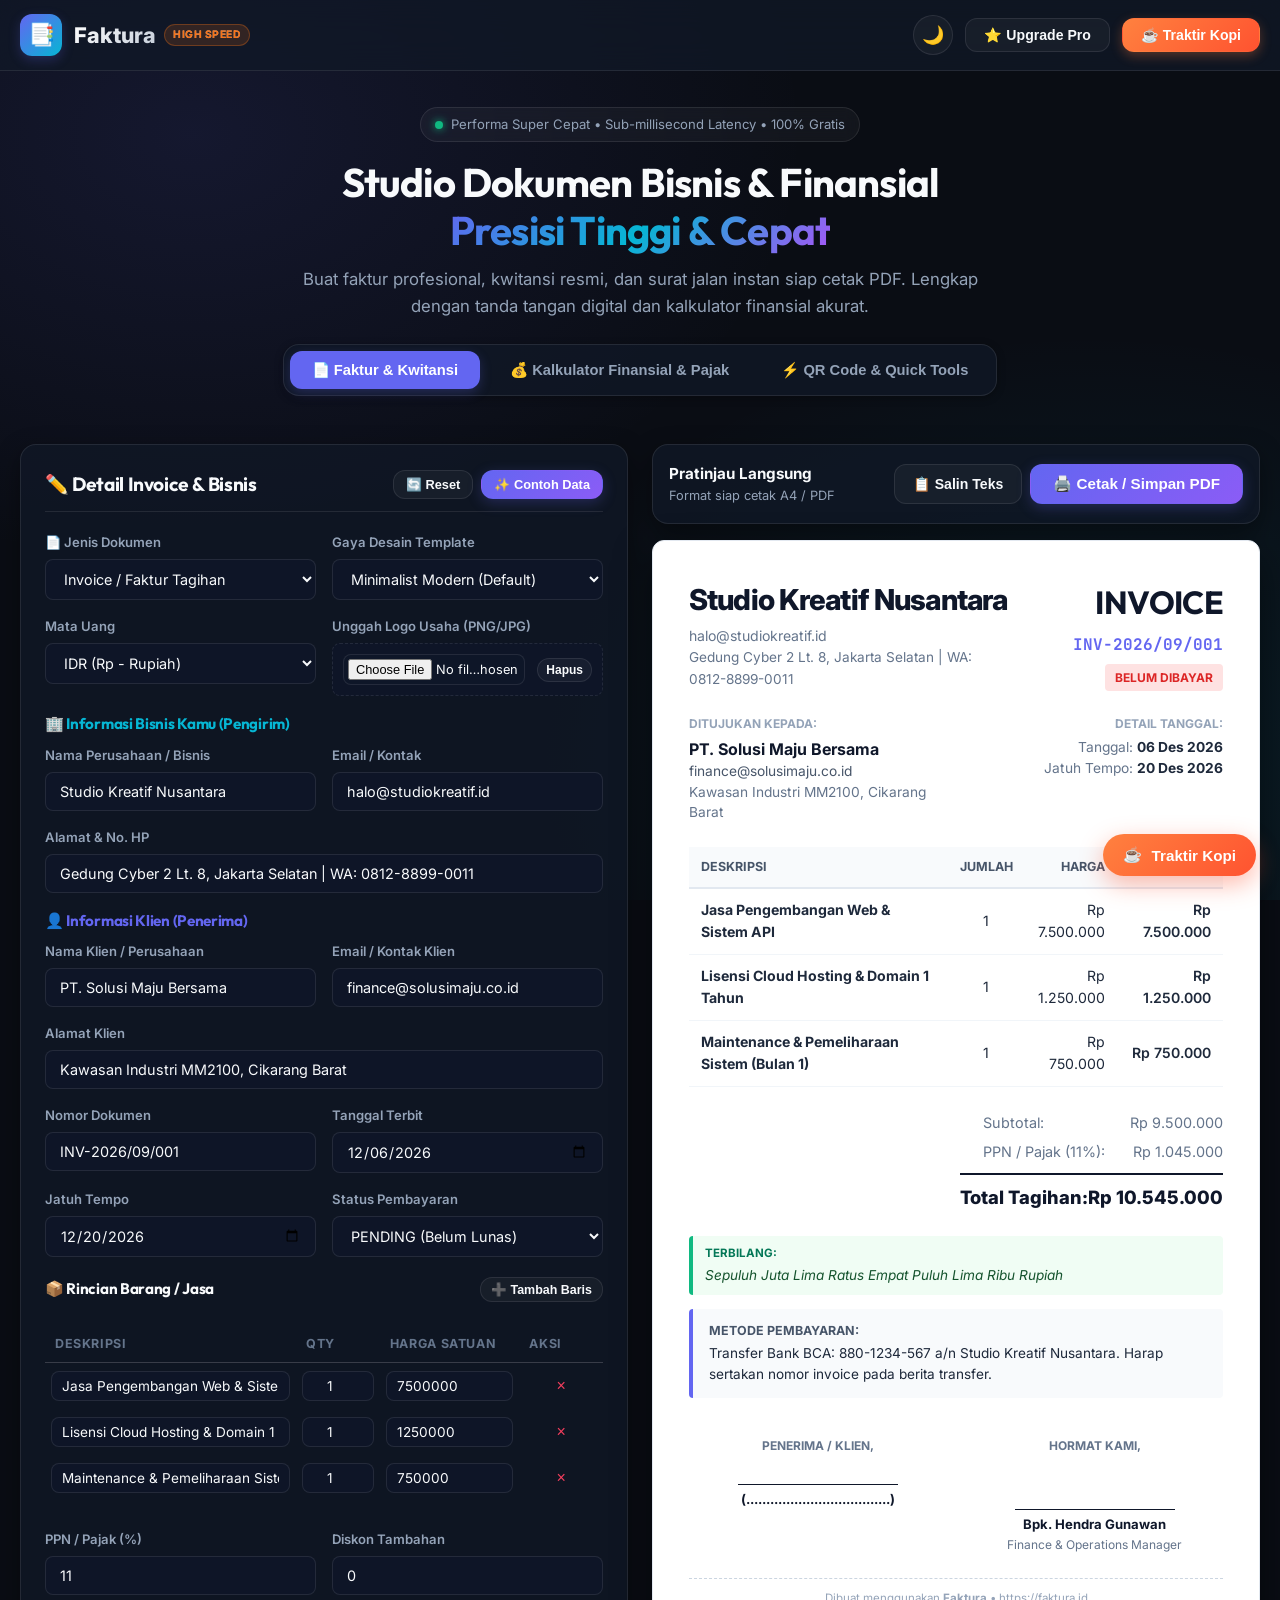
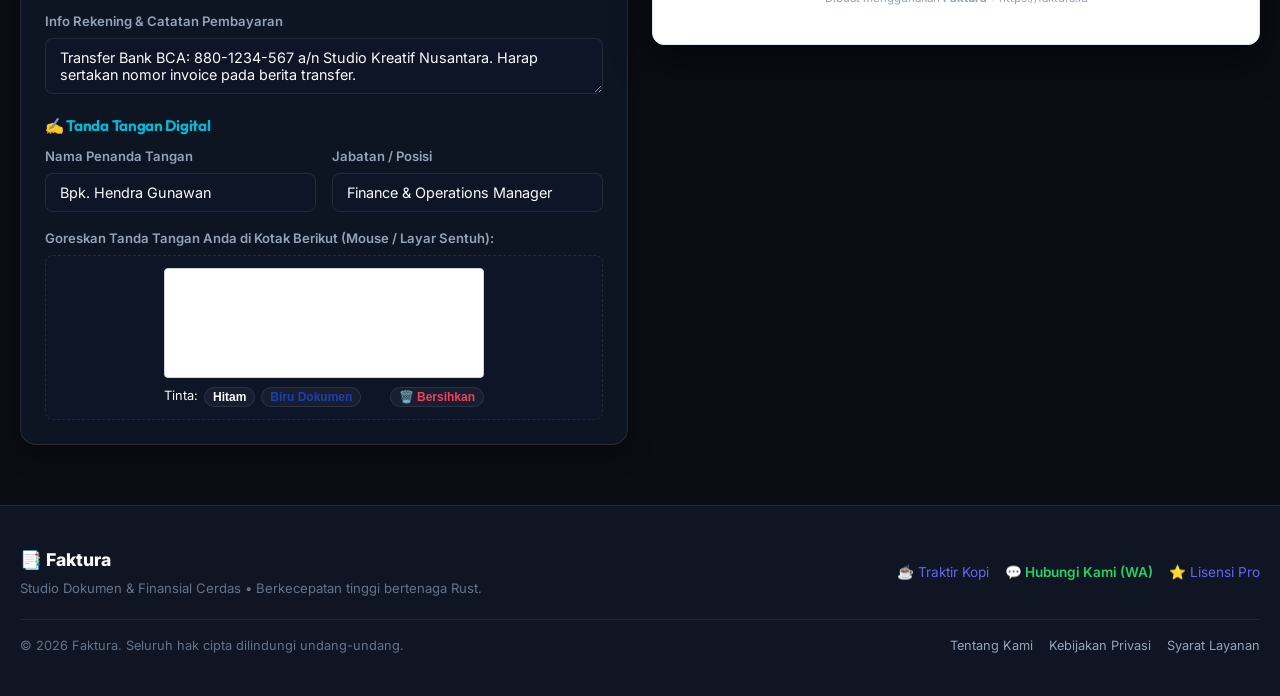
==== index.html @ f09389d7 "feat: inisialisasi aplikasi web Faktura" ====
<!DOCTYPE html>
<html lang="id">
<head>
  <meta charset="UTF-8">
  <meta http-equiv="refresh" content="0; url=static/">
  <script>window.location.replace("static/");</script>
  <title>Faktura - Studio Dokumen Bisnis & Finansial</title>
</head>
<body>
  <p>Mengarahkan ke Faktura... <a href="static/">Klik di sini</a> jika tidak otomatis beralih.</p>
</body>
</html>
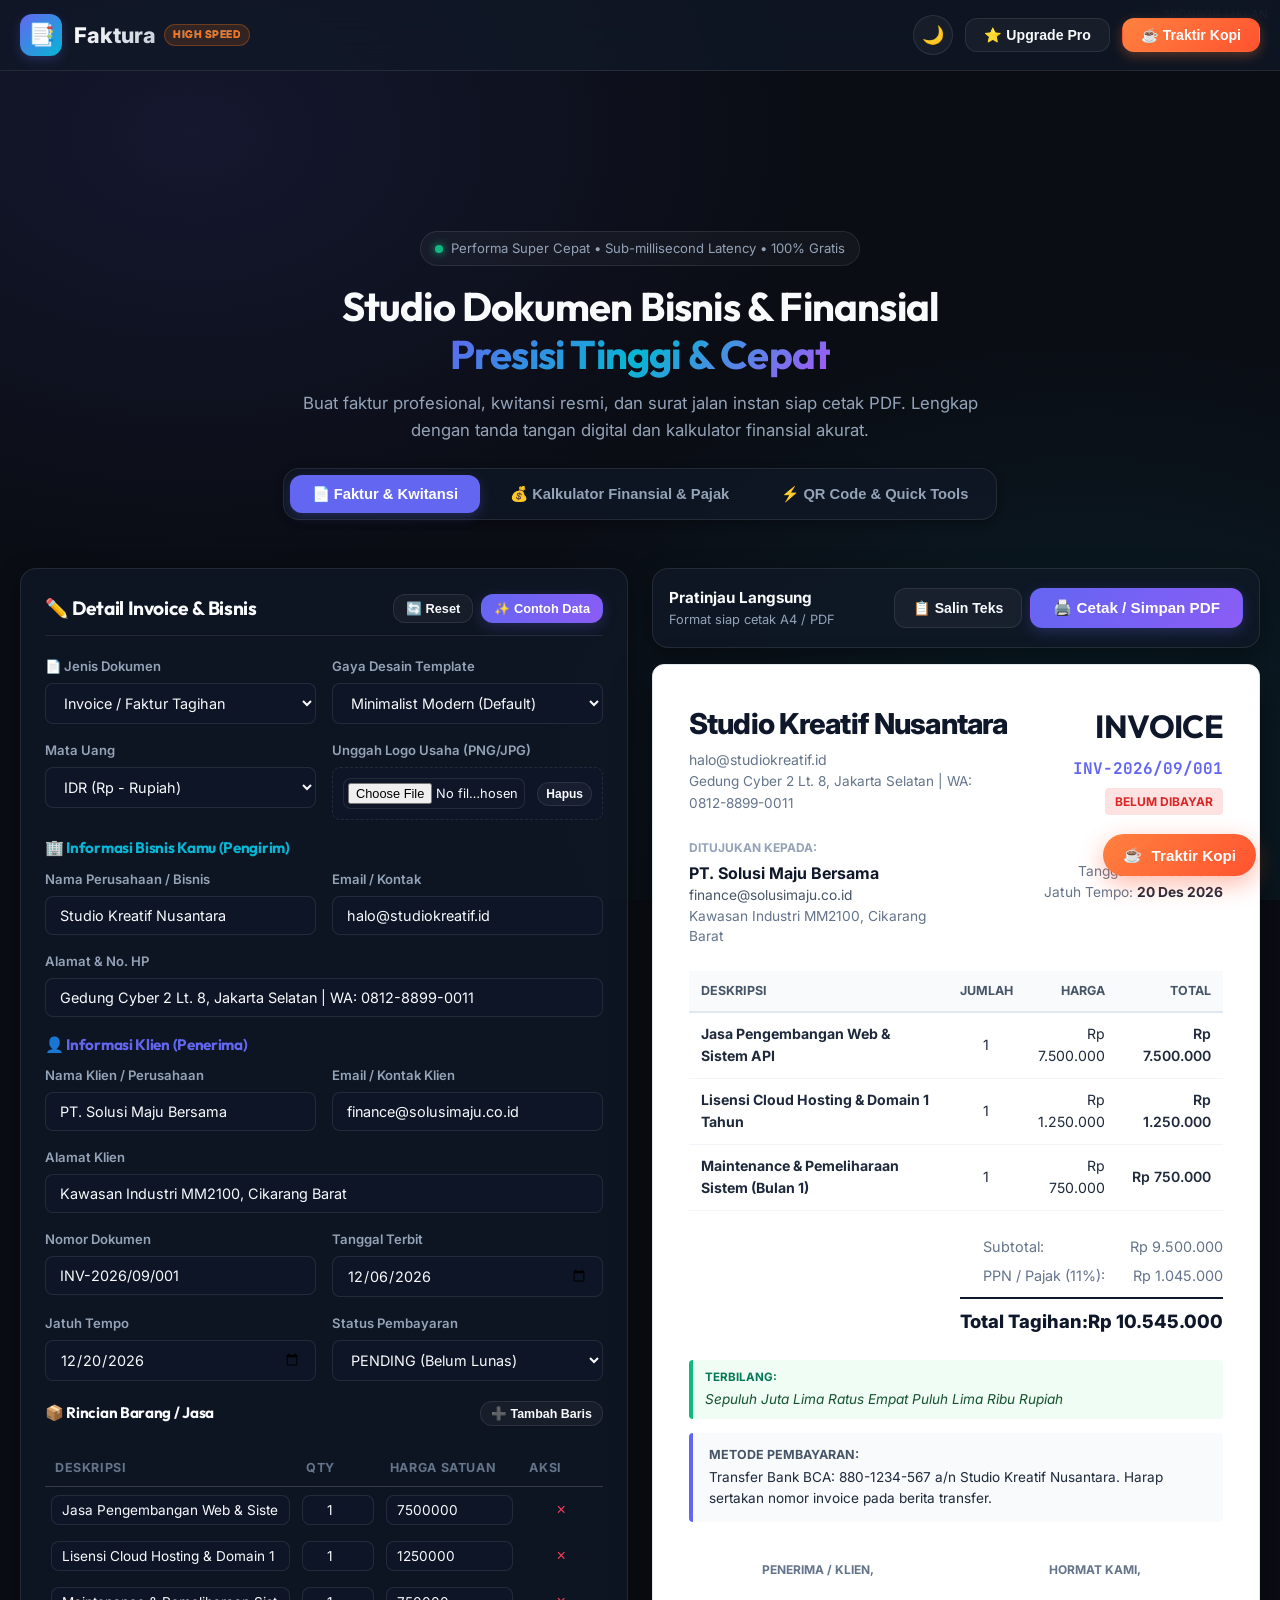
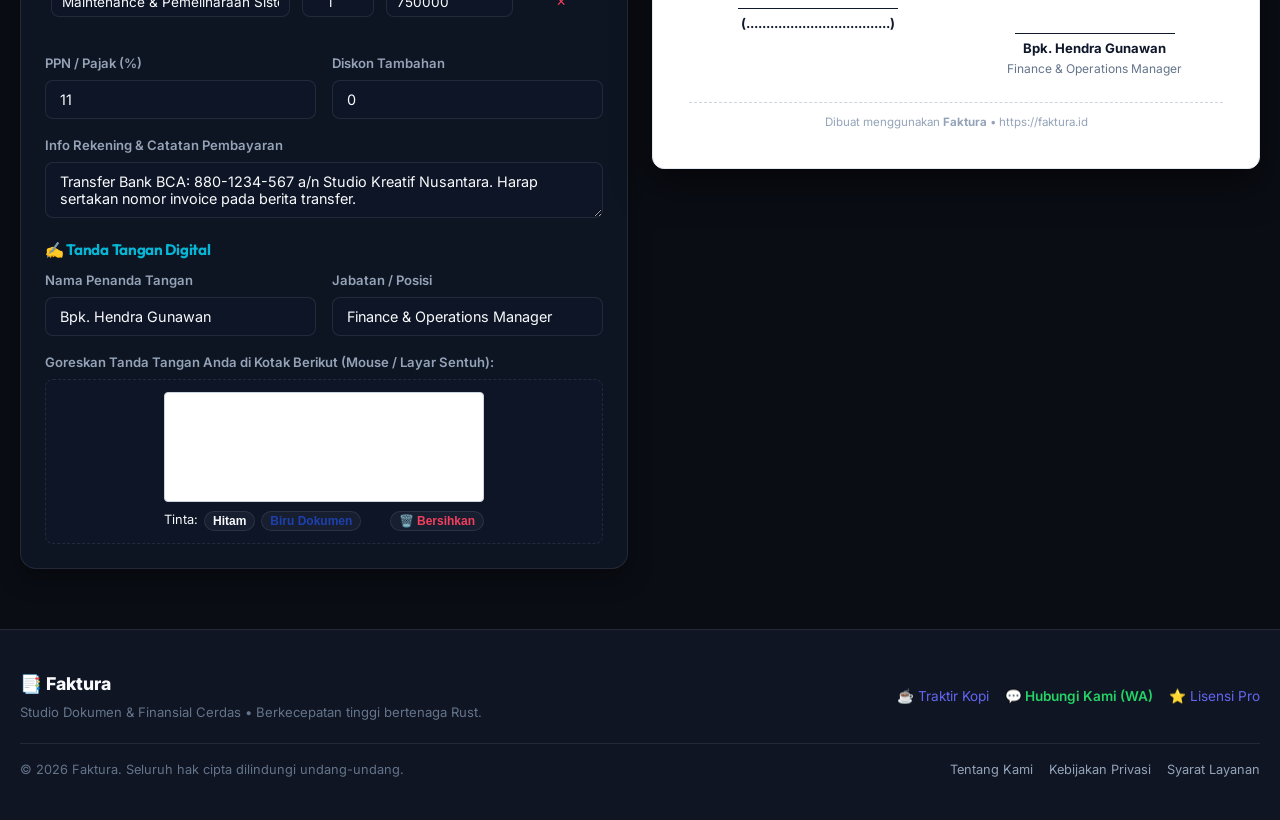
==== commit d284527e: "feat: pasang kode iklan Adsterra 728x90" ====
--- a/index.html
+++ b/index.html
@@ -1,12 +1,798 @@
 <!DOCTYPE html>
-<html lang="id">
+<html lang="id" data-theme="dark">
 <head>
   <meta charset="UTF-8">
-  <meta http-equiv="refresh" content="0; url=static/">
-  <script>window.location.replace("static/");</script>
-  <title>Faktura - Studio Dokumen Bisnis & Finansial</title>
+  <meta name="viewport" content="width=device-width, initial-scale=1.0">
+  <title>Faktura - Studio Faktur, Kwitansi & Finansial Cerdas</title>
+  <meta name="description" content="Faktura: Studio dokumen bisnis & finansial cerdas. Buat faktur profesional, kwitansi tanda terima, dan surat jalan instan cetak PDF dengan tanda tangan digital dan kalkulator finansial.">
+  <meta name="keywords" content="faktura, invoice generator gratis, kwitansi online, tanda terima pdf, kalkulator kpr, kalkulator pajak umkm, surat jalan">
+  <meta name="author" content="Faktura">
+
+  <!-- OpenGraph Meta -->
+  <meta property="og:title" content="Faktura - Studio Dokumen Bisnis & Finansial Cerdas">
+  <meta property="og:description" content="Buat faktur profesional, kwitansi resmi, dan surat jalan siap cetak PDF dengan kecepatan kilat.">
+  <meta property="og:type" content="website">
+  <meta property="og:url" content="https://faktura.id">
+
+  <!-- Google Fonts -->
+  <link rel="preconnect" href="https://fonts.googleapis.com">
+  <link rel="preconnect" href="https://fonts.gstatic.com" crossorigin>
+  <link href="https://fonts.googleapis.com/css2?family=Inter:wght@400;500;600;700&family=Outfit:wght@600;700;800&family=JetBrains+Mono:wght@400;500&display=swap" rel="stylesheet">
+
+  <!-- Main Stylesheet -->
+  <link rel="stylesheet" href="css/style.css">
+
+  <!-- Schema.org JSON-LD for Google Rich Results -->
+  <script type="application/ld+json">
+  {
+    "@context": "https://schema.org",
+    "@type": "SoftwareApplication",
+    "name": "Faktura",
+    "operatingSystem": "All",
+    "applicationCategory": "BusinessApplication",
+    "description": "Studio faktur, kwitansi online resmi, surat jalan, simulasi KPR, dan kalkulator pajak.",
+    "offers": {
+      "@type": "Offer",
+      "price": "0",
+      "priceCurrency": "IDR"
+    }
+  }
+  </script>
 </head>
 <body>
-  <p>Mengarahkan ke Faktura... <a href="static/">Klik di sini</a> jika tidak otomatis beralih.</p>
+
+  <!-- Site Header -->
+  <header class="site-header">
+    <div class="container nav-wrapper">
+      <div class="brand" onclick="switchTab('invoice')">
+        <div class="brand-icon">📑</div>
+        <div>
+          <div class="brand-title">
+            Faktura
+            <span class="rust-badge">High Speed</span>
+            <span id="proStatusBadge" class="pro-badge" style="display: none;">PRO ACTIVE</span>
+          </div>
+        </div>
+      </div>
+
+      <div class="nav-actions">
+        <button id="themeToggleBtn" class="theme-toggle" title="Ganti Tema (Dark/Light)" aria-label="Toggle Theme">
+          🌙
+        </button>
+        <button class="btn btn-outline" onclick="openProModal()">
+          ⭐ Upgrade Pro
+        </button>
+        <button class="btn btn-coffee" onclick="openDonateModal()">
+          ☕ Traktir Kopi
+        </button>
+      </div>
+    </div>
+  </header>
+
+  <!-- Main Content Container -->
+  <main class="container">
+
+    <!-- Sponsored / Adsterra Leaderboard Banner (728x90) -->
+    <div id="adsterraBanner" class="ad-slot-wrapper" style="display: flex; flex-direction: column; align-items: center; justify-content: center; margin: 20px auto 14px auto; max-width: 100%; overflow: hidden;">
+      <span class="ad-label" style="font-size: 0.7rem; text-transform: uppercase; letter-spacing: 0.05em; color: var(--text-muted); margin-bottom: 6px;">Sponsor / Iklan</span>
+      <div style="min-height: 90px; max-width: 100%; overflow-x: auto; display: flex; justify-content: center;">
+        <script>
+          atOptions = {
+            'key' : '3e5ff7630d088536c5e77ccf88f19622',
+            'format' : 'iframe',
+            'height' : 90,
+            'width' : 728,
+            'params' : {}
+          };
+        </script>
+        <script src="https://www.highrevenueformat.com/3e5ff7630d088536c5e77ccf88f19622/invoke.js"></script>
+      </div>
+    </div>
+
+    <!-- Hero Section -->
+    <section class="hero-section">
+      <div class="hero-pill">
+        <span class="hero-pill-dot"></span>
+        <span>Performa Super Cepat • Sub-millisecond Latency • 100% Gratis</span>
+      </div>
+      <h1 class="hero-title">
+        Studio Dokumen Bisnis & Finansial <br>
+        <span class="gradient-text">Presisi Tinggi & Cepat</span>
+      </h1>
+      <p class="hero-subtitle">
+        Buat faktur profesional, kwitansi resmi, dan surat jalan instan siap cetak PDF. Lengkap dengan tanda tangan digital dan kalkulator finansial akurat.
+      </p>
+
+      <!-- Navigation Tabs -->
+      <nav class="tabs-nav" role="tablist">
+        <button class="tab-btn active" onclick="switchTab('invoice')" id="tabBtn-invoice">
+          📄 Faktur & Kwitansi
+        </button>
+        <button class="tab-btn" onclick="switchTab('calculator')" id="tabBtn-calculator">
+          💰 Kalkulator Finansial & Pajak
+        </button>
+        <button class="tab-btn" onclick="switchTab('qrcode')" id="tabBtn-qrcode">
+          ⚡ QR Code & Quick Tools
+        </button>
+      </nav>
+    </section>
+
+    <!-- ==========================================
+         TAB 1: INVOICE & KWITANSI STUDIO
+         ========================================== -->
+    <section id="tab-invoice" class="tool-section active">
+      <div class="invoice-workspace">
+        
+        <!-- Left: Form Controls Panel -->
+        <div class="card invoice-form-panel">
+          <div class="card-header">
+            <h2 class="card-title">✏️ Detail Invoice & Bisnis</h2>
+            <div style="display: flex; gap: 8px;">
+              <button class="btn btn-outline" style="padding: 6px 12px; font-size: 0.8rem;" onclick="resetInvoiceData()">
+                🔄 Reset
+              </button>
+              <button class="btn btn-primary" style="padding: 6px 12px; font-size: 0.8rem;" onclick="loadSampleData()">
+                ✨ Contoh Data
+              </button>
+            </div>
+          </div>
+
+          <!-- Template & Branding Settings -->
+          <div class="form-grid">
+            <div class="form-group">
+              <label for="docTypeSelect">📄 Jenis Dokumen</label>
+              <select id="docTypeSelect" onchange="updateDocType()">
+                <option value="invoice">Invoice / Faktur Tagihan</option>
+                <option value="kwitansi">Kwitansi Tanda Terima Resmi</option>
+                <option value="suratjalan">Surat Jalan / Pengiriman Barang</option>
+              </select>
+            </div>
+            <div class="form-group">
+              <label for="invoiceTheme">Gaya Desain Template</label>
+              <select id="invoiceTheme" onchange="updateInvoiceTheme()">
+                <option value="theme-minimal">Minimalist Modern (Default)</option>
+                <option value="theme-executive">Executive Navy Blue</option>
+                <option value="theme-emerald">Emerald Green (Bisnis)</option>
+                <option value="theme-amber">Warm Amber Gold</option>
+              </select>
+            </div>
+          </div>
+
+          <div class="form-grid">
+            <div class="form-group">
+              <label for="currencySelect">Mata Uang</label>
+              <select id="currencySelect" onchange="renderInvoice()">
+                <option value="IDR">IDR (Rp - Rupiah)</option>
+                <option value="USD">USD ($ - Dollar)</option>
+                <option value="EUR">EUR (€ - Euro)</option>
+                <option value="SGD">SGD (S$ - Singapore Dollar)</option>
+                <option value="MYR">MYR (RM - Ringgit)</option>
+              </select>
+            </div>
+            <div class="form-group">
+              <label>Unggah Logo Usaha (PNG/JPG)</label>
+              <div class="logo-upload-box">
+                <input type="file" id="logoUploadInput" accept="image/*" onchange="handleLogoUpload(event)" style="font-size: 0.8rem; padding: 4px;">
+                <button type="button" class="btn btn-outline" style="padding: 4px 8px; font-size: 0.75rem;" onclick="removeLogo()">Hapus</button>
+              </div>
+            </div>
+          </div>
+
+          <!-- Business Info -->
+          <h3 style="font-size: 0.95rem; margin: 16px 0 8px; color: var(--accent-cyan);">🏢 Informasi Bisnis Kamu (Pengirim)</h3>
+          <div class="form-grid">
+            <div class="form-group">
+              <label for="senderName">Nama Perusahaan / Bisnis</label>
+              <input type="text" id="senderName" placeholder="PT. Sukses Digital Mandiri" value="Studio Kreatif Nusantara" oninput="renderInvoice()">
+            </div>
+            <div class="form-group">
+              <label for="senderEmail">Email / Kontak</label>
+              <input type="text" id="senderEmail" placeholder="billing@bisnis.com" value="halo@studiokreatif.id" oninput="renderInvoice()">
+            </div>
+          </div>
+          <div class="form-group" style="margin-bottom: 16px;">
+            <label for="senderAddress">Alamat & No. HP</label>
+            <input type="text" id="senderAddress" placeholder="Jl. Sudirman No. 45, Jakarta | 0812-3456-7890" value="Gedung Cyber 2 Lt. 8, Jakarta Selatan | WA: 0812-8899-0011" oninput="renderInvoice()">
+          </div>
+
+          <!-- Client Info -->
+          <h3 style="font-size: 0.95rem; margin: 16px 0 8px; color: var(--primary);">👤 Informasi Klien (Penerima)</h3>
+          <div class="form-grid">
+            <div class="form-group">
+              <label for="clientName">Nama Klien / Perusahaan</label>
+              <input type="text" id="clientName" placeholder="Bpk. Budi Santoso / PT. Mitra Abadi" value="PT. Solusi Maju Bersama" oninput="renderInvoice()">
+            </div>
+            <div class="form-group">
+              <label for="clientEmail">Email / Kontak Klien</label>
+              <input type="text" id="clientEmail" placeholder="klien@email.com" value="finance@solusimaju.co.id" oninput="renderInvoice()">
+            </div>
+          </div>
+          <div class="form-group" style="margin-bottom: 16px;">
+            <label for="clientAddress">Alamat Klien</label>
+            <input type="text" id="clientAddress" placeholder="Jl. Gatot Subroto No. 12, Bandung" value="Kawasan Industri MM2100, Cikarang Barat" oninput="renderInvoice()">
+          </div>
+
+          <!-- Metadata -->
+          <div class="form-grid">
+            <div class="form-group">
+              <label for="invoiceNumber">Nomor Dokumen</label>
+              <input type="text" id="invoiceNumber" value="INV-2026/09/001" oninput="renderInvoice()">
+            </div>
+            <div class="form-group">
+              <label for="invoiceDate">Tanggal Terbit</label>
+              <input type="date" id="invoiceDate" oninput="renderInvoice()">
+            </div>
+            <div class="form-group">
+              <label for="dueDate">Jatuh Tempo</label>
+              <input type="date" id="dueDate" oninput="renderInvoice()">
+            </div>
+            <div class="form-group">
+              <label for="invoiceStatus">Status Pembayaran</label>
+              <select id="invoiceStatus" onchange="renderInvoice()">
+                <option value="BELUM DIBAYAR">PENDING (Belum Lunas)</option>
+                <option value="LUNAS">PAID (Lunas)</option>
+                <option value="DRAFT">DRAFT</option>
+              </select>
+            </div>
+          </div>
+
+          <!-- Line Items Table -->
+          <h3 style="font-size: 0.95rem; margin: 20px 0 8px; color: var(--text-primary); display: flex; justify-content: space-between; align-items: center;">
+            <span id="itemsTableTitle">📦 Rincian Barang / Jasa</span>
+            <button class="btn btn-outline" style="padding: 4px 10px; font-size: 0.78rem;" onclick="addInvoiceItem()">
+              ➕ Tambah Baris
+            </button>
+          </h3>
+
+          <div style="overflow-x: auto;">
+            <table class="items-table" id="itemsInputTable">
+              <thead>
+                <tr>
+                  <th style="width: 45%;" id="thDescription">Deskripsi</th>
+                  <th style="width: 15%;" id="thQty">Qty</th>
+                  <th style="width: 25%;" id="thPrice">Harga Satuan</th>
+                  <th style="width: 15%;">Aksi</th>
+                </tr>
+              </thead>
+              <tbody id="itemsTableBody">
+                <!-- Injected via Javascript -->
+              </tbody>
+            </table>
+          </div>
+
+          <!-- Tax & Discount -->
+          <div class="form-grid" style="margin-top: 12px;">
+            <div class="form-group">
+              <label for="taxRate">PPN / Pajak (%)</label>
+              <input type="number" id="taxRate" value="11" min="0" max="100" step="0.5" oninput="renderInvoice()">
+            </div>
+            <div class="form-group">
+              <label for="discountAmount">Diskon Tambahan</label>
+              <input type="number" id="discountAmount" value="0" min="0" oninput="renderInvoice()">
+            </div>
+          </div>
+
+          <!-- Payment Notes -->
+          <div class="form-group" style="margin-top: 12px;">
+            <label for="paymentDetails">Info Rekening & Catatan Pembayaran</label>
+            <textarea id="paymentDetails" rows="2" placeholder="Transfer Bank Mandiri: 123-00-9876543-1 a/n Studio Kreatif" oninput="renderInvoice()">Transfer Bank BCA: 880-1234-567 a/n Studio Kreatif Nusantara. Harap sertakan nomor invoice pada berita transfer.</textarea>
+          </div>
+
+          <!-- Signature & Signer -->
+          <h3 style="font-size: 0.95rem; margin: 20px 0 8px; color: var(--accent-cyan);">✍️ Tanda Tangan Digital</h3>
+          <div class="form-grid">
+            <div class="form-group">
+              <label for="signerNameInput">Nama Penanda Tangan</label>
+              <input type="text" id="signerNameInput" placeholder="Bpk. Hendra Gunawan" value="Bpk. Hendra Gunawan" oninput="renderInvoice()">
+            </div>
+            <div class="form-group">
+              <label for="signerTitleInput">Jabatan / Posisi</label>
+              <input type="text" id="signerTitleInput" placeholder="Finance Manager" value="Finance & Operations Manager" oninput="renderInvoice()">
+            </div>
+          </div>
+          
+          <div class="form-group" style="margin-top: 6px;">
+            <label>Goreskan Tanda Tangan Anda di Kotak Berikut (Mouse / Layar Sentuh):</label>
+            <div class="sig-pad-wrapper">
+              <canvas id="signatureCanvas" width="320" height="110"></canvas>
+              <div class="sig-tools">
+                <div style="display: flex; gap: 6px; align-items: center; font-size: 0.8rem;">
+                  <span>Tinta:</span>
+                  <button type="button" class="btn btn-outline" style="padding: 2px 8px; font-size: 0.75rem;" onclick="setPenColor('#0f172a')">Hitam</button>
+                  <button type="button" class="btn btn-outline" style="padding: 2px 8px; font-size: 0.75rem; color: #1e40af;" onclick="setPenColor('#1e40af')">Biru Dokumen</button>
+                </div>
+                <button type="button" class="btn btn-outline" style="padding: 2px 8px; font-size: 0.75rem; color: var(--accent-rose);" onclick="clearSignature()">
+                  🗑️ Bersihkan
+                </button>
+              </div>
+            </div>
+          </div>
+        </div>
+
+        <!-- Right: Live A4 Sheet Preview & Export Bar -->
+        <div class="invoice-preview-container">
+          <!-- Action Buttons Bar -->
+          <div class="card invoice-actions-bar" style="margin-bottom: 16px; padding: 16px; display: flex; flex-wrap: wrap; gap: 10px; justify-content: space-between; align-items: center;">
+            <div>
+              <span style="font-weight: 700; font-size: 0.95rem;">Pratinjau Langsung</span>
+              <span style="font-size: 0.8rem; color: var(--text-secondary); display: block;">Format siap cetak A4 / PDF</span>
+            </div>
+            <div style="display: flex; gap: 8px;">
+              <button class="btn btn-outline" onclick="copyInvoiceSummary()" title="Salin rincian invoice ke clipboard">
+                📋 Salin Teks
+              </button>
+              <button class="btn btn-primary" onclick="window.print()" style="font-size: 0.95rem; padding: 10px 22px;">
+                🖨️ Cetak / Simpan PDF
+              </button>
+            </div>
+          </div>
+
+          <!-- A4 Paper View -->
+          <div id="invoiceSheet" class="invoice-paper theme-minimal">
+            <div>
+              <!-- Invoice Top Bar -->
+              <div class="invoice-header-row">
+                <div>
+                  <div id="p-logoBox" style="display: none; margin-bottom: 12px;">
+                    <img id="p-logoImg" src="" alt="Logo Usaha" style="max-height: 55px; max-width: 170px; object-fit: contain;">
+                  </div>
+                  <div id="p-senderName" class="preview-title">Studio Kreatif Nusantara</div>
+                  <div id="p-senderEmail" style="color: #64748b; font-size: 0.88rem; margin-top: 2px;">halo@studiokreatif.id</div>
+                  <div id="p-senderAddress" style="color: #64748b; font-size: 0.85rem; max-width: 320px;">Gedung Cyber 2 Lt. 8, Jakarta Selatan</div>
+                </div>
+                <div style="text-align: right;">
+                  <h2 id="p-docTitle" style="font-size: 2rem; color: #0f172a; margin: 0; text-transform: uppercase; letter-spacing: -0.02em;">INVOICE</h2>
+                  <div id="p-invoiceNumber" style="font-family: 'JetBrains Mono', monospace; font-weight: 700; color: #6366f1; margin-top: 4px;">INV-2026/09/001</div>
+                  <div id="p-statusBadge" style="display: inline-block; margin-top: 6px; padding: 4px 10px; border-radius: 4px; font-size: 0.75rem; font-weight: 700; background: #fee2e2; color: #dc2626;">BELUM DIBAYAR</div>
+                </div>
+              </div>
+
+              <!-- Client & Dates -->
+              <div class="invoice-parties-row">
+                <div>
+                  <div style="font-size: 0.75rem; text-transform: uppercase; font-weight: 700; color: #94a3b8; margin-bottom: 4px;" id="p-clientLabel">Ditujukan Kepada:</div>
+                  <div id="p-clientName" style="font-weight: 700; font-size: 1rem; color: #0f172a;">PT. Solusi Maju Bersama</div>
+                  <div id="p-clientEmail" style="color: #475569;">finance@solusimaju.co.id</div>
+                  <div id="p-clientAddress" style="color: #64748b;">Kawasan Industri MM2100, Cikarang Barat</div>
+                </div>
+                <div style="text-align: right;">
+                  <div style="font-size: 0.75rem; text-transform: uppercase; font-weight: 700; color: #94a3b8; margin-bottom: 4px;">Detail Tanggal:</div>
+                  <div><span style="color: #64748b;">Tanggal:</span> <strong id="p-invoiceDate">04 Sep 2026</strong></div>
+                  <div id="p-dueRow"><span style="color: #64748b;">Jatuh Tempo:</span> <strong id="p-dueDate">18 Sep 2026</strong></div>
+                </div>
+              </div>
+
+              <!-- Items Table -->
+              <table class="invoice-preview-table">
+                <thead>
+                  <tr>
+                    <th style="width: 50%;" id="p-thDesc">Deskripsi</th>
+                    <th style="width: 15%; text-align: center;" id="p-thQty">Jumlah</th>
+                    <th style="width: 15%; text-align: right;" id="p-thPrice">Harga</th>
+                    <th style="width: 20%; text-align: right;" id="p-thTotal">Total</th>
+                  </tr>
+                </thead>
+                <tbody id="p-itemsBody">
+                  <!-- Injected via Javascript -->
+                </tbody>
+              </table>
+
+              <!-- Totals Box -->
+              <div class="invoice-totals-box" id="p-totalsBox">
+                <div class="totals-row">
+                  <span>Subtotal:</span>
+                  <span id="p-subtotal">Rp 0</span>
+                </div>
+                <div class="totals-row" id="p-taxRow">
+                  <span>PPN / Pajak (<span id="p-taxRate">11</span>%):</span>
+                  <span id="p-taxAmount">Rp 0</span>
+                </div>
+                <div class="totals-row" id="p-discountRow" style="display: none;">
+                  <span>Diskon:</span>
+                  <span id="p-discountAmount" style="color: #dc2626;">-Rp 0</span>
+                </div>
+                <div class="totals-row grand-total">
+                  <span id="p-grandTotalLabel">Total Tagihan:</span>
+                  <span id="p-grandTotal">Rp 0</span>
+                </div>
+              </div>
+
+              <!-- Terbilang Banner -->
+              <div id="p-terbilangBox" class="terbilang-banner">
+                <span class="terbilang-label">Terbilang:</span>
+                <span id="p-terbilangText">Sepuluh Juta Lima Ratus Ribu Rupiah</span>
+              </div>
+
+              <!-- Payment Details -->
+              <div id="p-paymentBox" style="background: #f8fafc; border-left: 4px solid #6366f1; padding: 12px 16px; border-radius: 4px; margin-top: 14px;">
+                <div style="font-size: 0.78rem; font-weight: 700; text-transform: uppercase; color: #475569; margin-bottom: 2px;">Metode Pembayaran:</div>
+                <div id="p-paymentDetails" style="font-size: 0.85rem; color: #1e293b; white-space: pre-line;">Transfer Bank BCA: 880-1234-567 a/n Studio Kreatif Nusantara.</div>
+              </div>
+
+              <!-- Signatures Row -->
+              <div class="invoice-signatures-row">
+                <div class="sig-block">
+                  <div style="font-size: 0.75rem; text-transform: uppercase; font-weight: 700; color: #64748b; margin-bottom: 25px;" id="p-leftSigLabel">Penerima / Klien,</div>
+                  <div class="sig-line"></div>
+                  <div style="font-size: 0.82rem; font-weight: 700; color: #0f172a; margin-top: 4px;" id="p-leftSigName">(....................................)</div>
+                </div>
+                <div class="sig-block">
+                  <div style="font-size: 0.75rem; text-transform: uppercase; font-weight: 700; color: #64748b;" id="p-rightSigLabel">Hormat Kami,</div>
+                  <div id="p-sigContainer" style="min-height: 50px; display: flex; align-items: center; justify-content: center;">
+                    <img id="p-sigImg" class="sig-img-preview" src="" alt="Tanda Tangan" style="display: none;">
+                  </div>
+                  <div class="sig-line"></div>
+                  <div style="font-size: 0.82rem; font-weight: 700; color: #0f172a; margin-top: 4px;" id="p-signerName">Bpk. Hendra Gunawan</div>
+                  <div style="font-size: 0.75rem; color: #64748b;" id="p-signerTitle">Finance & Operations Manager</div>
+                </div>
+              </div>
+            </div>
+
+            <!-- Watermark / Footer -->
+            <div id="invoiceWatermark" class="watermark-tag" style="margin-top: 24px;">
+              Dibuat menggunakan <strong>Faktura</strong> • https://faktura.id
+            </div>
+          </div>
+        </div>
+      </div>
+    </section>
+
+    <!-- ==========================================
+         TAB 2: KALKULATOR FINANSIAL & PAJAK
+         ========================================== -->
+    <section id="tab-calculator" class="tool-section">
+      <div class="card" style="max-width: 900px; margin: 0 auto;">
+        
+        <!-- Calculator Subtabs -->
+        <div class="calc-subtabs">
+          <button class="calc-tab-btn active" onclick="switchCalcSubtab('kpr')" id="cbtn-kpr">
+            🏠 Simulasi KPR & Pinjaman
+          </button>
+          <button class="calc-tab-btn" onclick="switchCalcSubtab('pajak')" id="cbtn-pajak">
+            📊 Pajak UMKM & PPh
+          </button>
+          <button class="calc-tab-btn" onclick="switchCalcSubtab('margin')" id="cbtn-margin">
+            📈 Margin & Markup Bisnis
+          </button>
+        </div>
+
+        <!-- Subtab 1: KPR -->
+        <div id="csec-kpr" class="calc-content-panel">
+          <h2 style="font-size: 1.2rem; margin-bottom: 12px;">Simulasi Cicilan KPR & Kredit Bank</h2>
+          <div class="form-grid">
+            <div class="form-group">
+              <label for="kprLoan">Jumlah Pinjaman / Plafon KPR (Rp)</label>
+              <input type="number" id="kprLoan" value="500000000" step="5000000" oninput="calcKPR()">
+            </div>
+            <div class="form-group">
+              <label for="kprInterest">Suku Bunga Efektif per Tahun (%)</label>
+              <input type="number" id="kprInterest" value="7.5" step="0.1" oninput="calcKPR()">
+            </div>
+            <div class="form-group">
+              <label for="kprTenure">Jangka Waktu / Tenor (Tahun)</label>
+              <input type="number" id="kprTenure" value="15" min="1" max="30" oninput="calcKPR()">
+            </div>
+          </div>
+
+          <div class="calc-result-box">
+            <div style="font-size: 0.9rem; color: var(--text-secondary); text-transform: uppercase; letter-spacing: 0.05em;">Estimasi Angsuran Bulanan</div>
+            <div class="calc-result-value" id="kprMonthlyResult">Rp 4.635.000</div>
+            <div style="font-size: 0.85rem; color: var(--text-muted);">Cicilan tetap per bulan untuk pinjaman Anda</div>
+
+            <div class="calc-details-grid">
+              <div class="calc-detail-card">
+                <div style="font-size: 0.78rem; color: var(--text-muted);">Pokok Pinjaman</div>
+                <strong id="kprPrincipalTotal">Rp 500.000.000</strong>
+              </div>
+              <div class="calc-detail-card">
+                <div style="font-size: 0.78rem; color: var(--text-muted);">Total Bunga Selama Tenor</div>
+                <strong id="kprInterestTotal" style="color: var(--accent-amber);">Rp 334.300.000</strong>
+              </div>
+              <div class="calc-detail-card">
+                <div style="font-size: 0.78rem; color: var(--text-muted);">Total Pembayaran</div>
+                <strong id="kprGrandTotal" style="color: var(--accent-cyan);">Rp 834.300.000</strong>
+              </div>
+            </div>
+          </div>
+        </div>
+
+        <!-- Subtab 2: Pajak UMKM & PPh -->
+        <div id="csec-pajak" class="calc-content-panel" style="display: none;">
+          <h2 style="font-size: 1.2rem; margin-bottom: 12px;">Kalkulator Pajak UMKM (PP 23) & PPh</h2>
+          <div class="form-grid">
+            <div class="form-group">
+              <label for="taxRevenue">Total Omzet / Penghasilan Kotor per Tahun (Rp)</label>
+              <input type="number" id="taxRevenue" value="650000000" step="5000000" oninput="calcTax()">
+            </div>
+            <div class="form-group">
+              <label for="taxType">Kategori Wajib Pajak</label>
+              <select id="taxType" onchange="calcTax()">
+                <option value="umkm-op">UMKM Orang Pribadi (Bebas pajak omzet < 500 Juta)</option>
+                <option value="umkm-badan">UMKM Badan / PT / CV (PPh Final 0.5% tanpa batas)</option>
+              </select>
+            </div>
+          </div>
+
+          <div class="calc-result-box">
+            <div style="font-size: 0.9rem; color: var(--text-secondary); text-transform: uppercase; letter-spacing: 0.05em;">Estimasi Pajak Terutang (PPh Final 0.5%)</div>
+            <div class="calc-result-value" id="taxResultValue">Rp 750.000 / thn</div>
+            <div id="taxExplanation" style="font-size: 0.85rem; color: var(--text-muted); margin-top: 4px;">
+              Omzet terkena pajak: Rp 150.000.000 (setelah dikurangi batas Rp 500 juta)
+            </div>
+
+            <div class="calc-details-grid">
+              <div class="calc-detail-card">
+                <div style="font-size: 0.78rem; color: var(--text-muted);">Pajak Rata-rata per Bulan</div>
+                <strong id="taxMonthlyAvg" style="color: var(--accent-cyan);">Rp 62.500</strong>
+              </div>
+              <div class="calc-detail-card">
+                <div style="font-size: 0.78rem; color: var(--text-muted);">Batas Omzet Bebas Pajak</div>
+                <strong>Rp 500.000.000</strong>
+              </div>
+              <div class="calc-detail-card">
+                <div style="font-size: 0.78rem; color: var(--text-muted);">Tarif Efektif</div>
+                <strong id="taxEffectiveRate">0.11%</strong>
+              </div>
+            </div>
+          </div>
+        </div>
+
+        <!-- Subtab 3: Margin & Markup -->
+        <div id="csec-margin" class="calc-content-panel" style="display: none;">
+          <h2 style="font-size: 1.2rem; margin-bottom: 12px;">Kalkulator Margin & Markup Keuntungan Bisnis</h2>
+          <div class="form-grid">
+            <div class="form-group">
+              <label for="marginCost">Harga Modal / HPP Produk (Rp)</label>
+              <input type="number" id="marginCost" value="100000" step="5000" oninput="calcMargin()">
+            </div>
+            <div class="form-group">
+              <label for="marginTarget">Target Margin Keuntungan Kotor (%)</label>
+              <input type="number" id="marginTarget" value="30" min="1" max="99" step="1" oninput="calcMargin()">
+            </div>
+          </div>
+
+          <div class="calc-result-box">
+            <div style="font-size: 0.9rem; color: var(--text-secondary); text-transform: uppercase; letter-spacing: 0.05em;">Harga Jual yang Disarankan</div>
+            <div class="calc-result-value" id="marginSellingPrice">Rp 142.857</div>
+            <div style="font-size: 0.85rem; color: var(--text-muted);">Harga optimal untuk mengunci margin target Anda</div>
+
+            <div class="calc-details-grid">
+              <div class="calc-detail-card">
+                <div style="font-size: 0.78rem; color: var(--text-muted);">Keuntungan Bersih / Unit</div>
+                <strong id="marginProfit" style="color: var(--accent-emerald);">Rp 42.857</strong>
+              </div>
+              <div class="calc-detail-card">
+                <div style="font-size: 0.78rem; color: var(--text-muted);">Rasio Markup Harga</div>
+                <strong id="marginMarkupPercent">42.86%</strong>
+              </div>
+              <div class="calc-detail-card">
+                <div style="font-size: 0.78rem; color: var(--text-muted);">Modal Kembali (ROI)</div>
+                <strong id="marginRoi">142.86%</strong>
+              </div>
+            </div>
+          </div>
+        </div>
+
+      </div>
+    </section>
+
+    <!-- ==========================================
+         TAB 3: QR CODE & QUICK TOOLS STUDIO
+         ========================================== -->
+    <section id="tab-qrcode" class="tool-section">
+      <div style="display: grid; grid-template-columns: 1fr 1fr; gap: 24px;">
+        
+        <!-- Left: QR Code Studio -->
+        <div class="card">
+          <div class="card-header">
+            <h2 class="card-title">⚡ Generator QR Code Instan</h2>
+          </div>
+
+          <div class="form-group" style="margin-bottom: 14px;">
+            <label for="qrType">Tipe QR Code</label>
+            <select id="qrType" onchange="updateQRForm()">
+              <option value="url">Tautan Website / URL</option>
+              <option value="wa">WhatsApp Direct Chat</option>
+              <option value="wifi">WiFi Network Login</option>
+              <option value="text">Teks Bebas</option>
+            </select>
+          </div>
+
+          <div id="qrInputGroup" class="form-group" style="margin-bottom: 16px;">
+            <label id="qrInputLabel" for="qrInputText">Masukkan URL / Link</label>
+            <input type="text" id="qrInputText" value="https://omnitools.local" placeholder="https://..." oninput="generateQRCode()">
+          </div>
+
+          <!-- Color Customizer -->
+          <div class="form-grid" style="margin-bottom: 16px;">
+            <div class="form-group">
+              <label for="qrFgColor">Warna Kode</label>
+              <input type="color" id="qrFgColor" value="#000000" onchange="generateQRCode()" style="height: 42px; padding: 4px; cursor: pointer;">
+            </div>
+            <div class="form-group">
+              <label for="qrBgColor">Warna Background</label>
+              <input type="color" id="qrBgColor" value="#ffffff" onchange="generateQRCode()" style="height: 42px; padding: 4px; cursor: pointer;">
+            </div>
+          </div>
+
+          <!-- QR Output Display -->
+          <div style="display: flex; flex-direction: column; align-items: center; justify-content: center; background: var(--bg-input); padding: 24px; border-radius: var(--radius-md); border: 1px dashed var(--border-color);">
+            <div id="qrCanvasContainer" style="background: white; padding: 16px; border-radius: 8px; box-shadow: var(--shadow-sm); display: inline-block;">
+              <canvas id="qrCanvas" width="200" height="200"></canvas>
+            </div>
+            <button class="btn btn-primary" style="margin-top: 16px;" onclick="downloadQRCode()">
+              📥 Unduh Gambar QR Code (PNG)
+            </button>
+          </div>
+        </div>
+
+        <!-- Right: Text Tools & Hasher -->
+        <div class="card">
+          <div class="card-header">
+            <h2 class="card-title">🛠️ Quick Utilities & Security</h2>
+          </div>
+
+          <!-- Case Converter -->
+          <div class="form-group" style="margin-bottom: 16px;">
+            <label for="caseInputText">Text Case Converter</label>
+            <input type="text" id="caseInputText" placeholder="Ketik teks di sini..." value="omni tools pro super fast">
+            <div style="display: flex; flex-wrap: wrap; gap: 6px; margin-top: 8px;">
+              <button class="btn btn-outline" style="padding: 4px 10px; font-size: 0.78rem;" onclick="convertCase('upper')">UPPERCASE</button>
+              <button class="btn btn-outline" style="padding: 4px 10px; font-size: 0.78rem;" onclick="convertCase('lower')">lowercase</button>
+              <button class="btn btn-outline" style="padding: 4px 10px; font-size: 0.78rem;" onclick="convertCase('title')">Title Case</button>
+              <button class="btn btn-outline" style="padding: 4px 10px; font-size: 0.78rem;" onclick="convertCase('camel')">camelCase</button>
+              <button class="btn btn-outline" style="padding: 4px 10px; font-size: 0.78rem;" onclick="convertCase('kebab')">kebab-case</button>
+            </div>
+          </div>
+
+          <!-- Cryptographic Hasher -->
+          <div class="form-group" style="margin-bottom: 16px;">
+            <label for="hashInput">Hash Generator (MD5 & SHA-256)</label>
+            <input type="text" id="hashInput" placeholder="Masukkan teks untuk di-hash..." value="omnitools2026" oninput="generateHashes()">
+            <div style="margin-top: 8px; display: flex; flex-direction: column; gap: 6px;">
+              <div style="background: var(--bg-card); padding: 8px 12px; border-radius: var(--radius-sm); border: 1px solid var(--border-color); font-size: 0.8rem; font-family: 'JetBrains Mono', monospace; display: flex; justify-content: space-between; align-items: center;">
+                <span id="hashSha256" style="overflow: hidden; text-overflow: ellipsis; white-space: nowrap; max-width: 80%;">SHA256: ...</span>
+                <button class="btn btn-outline" style="padding: 2px 8px; font-size: 0.7rem;" onclick="copyText('hashSha256')">Salin</button>
+              </div>
+            </div>
+          </div>
+
+          <!-- Password Generator -->
+          <div class="form-group">
+            <label>Password Generator Aman</label>
+            <div style="display: flex; gap: 8px;">
+              <input type="text" id="generatedPassword" readonly style="font-family: 'JetBrains Mono', monospace; font-weight: 700; color: var(--accent-emerald);">
+              <button class="btn btn-primary" onclick="createSecurePassword()">🎲 Buat</button>
+            </div>
+          </div>
+
+        </div>
+
+      </div>
+    </section>
+
+    <!-- ==========================================
+         AFFILIATE RECOMMENDATION SHOWCASE (Hidden by default)
+         ========================================== -->
+    <section class="affiliate-section" id="affiliateSection" style="display: none;">
+      <div class="affiliate-header">
+        <h2 style="font-size: 1.5rem; margin-bottom: 6px;">🌟 Rekomendasi Solusi Bisnis & Website Terbaik</h2>
+        <p style="color: var(--text-secondary); font-size: 0.9rem;">
+          Tools pilihan yang kami gunakan untuk mendukung operasional bisnis dan aplikasi online dengan performa tinggi.
+        </p>
+      </div>
+
+      <div class="affiliate-grid" id="affiliateCardsContainer">
+        <!-- Injected dynamically from monetization.json -->
+      </div>
+    </section>
+
+  </main>
+
+  <!-- Site Footer -->
+  <footer class="site-footer" style="border-top: 1px solid var(--border-color); padding: 40px 0; margin-top: 60px; background: var(--bg-card);">
+    <div class="container" style="display: flex; flex-direction: column; gap: 20px;">
+      <div style="display: flex; flex-wrap: wrap; justify-content: space-between; gap: 20px; align-items: center;">
+        <div>
+          <div style="font-weight: 800; font-size: 1.1rem; color: var(--text-primary);">
+            📑 Faktura
+          </div>
+          <p style="font-size: 0.82rem; color: var(--text-muted); margin-top: 4px;">
+            Studio Dokumen & Finansial Cerdas • Berkecepatan tinggi bertenaga Rust.
+          </p>
+        </div>
+        <div style="display: flex; gap: 16px; font-size: 0.85rem; align-items: center;">
+          <a href="#" onclick="openDonateModal(); return false;">☕ Traktir Kopi</a>
+          <a id="footerWaBtn" href="https://wa.me/6288994047510?text=Halo%20Admin%20Faktura,%20saya%20tertarik%20untuk%20bekerja%20sama" target="_blank" rel="noopener noreferrer" style="color: #25d366; font-weight: 600;">💬 Hubungi Kami (WA)</a>
+          <a href="#" onclick="openProModal(); return false;">⭐ Lisensi Pro</a>
+        </div>
+      </div>
+
+      <!-- Legal Compliance Links for Google AdSense -->
+      <div style="border-top: 1px solid var(--border-color); padding-top: 16px; display: flex; flex-wrap: wrap; justify-content: space-between; gap: 12px; font-size: 0.8rem; color: var(--text-muted);">
+        <div>
+          © 2026 Faktura. Seluruh hak cipta dilindungi undang-undang.
+        </div>
+        <div style="display: flex; gap: 16px;">
+          <a href="about.html" style="color: var(--text-secondary);">Tentang Kami</a>
+          <a href="privacy.html" style="color: var(--text-secondary);">Kebijakan Privasi</a>
+          <a href="terms.html" style="color: var(--text-secondary);">Syarat Layanan</a>
+        </div>
+      </div>
+    </div>
+  </footer>
+
+  <!-- Floating Coffee Button -->
+  <button class="floating-coffee-btn" onclick="openDonateModal()" title="Dukung Pengembang">
+    ☕ <span>Traktir Kopi</span>
+  </button>
+
+  <!-- ==========================================
+       MODALS
+       ========================================== -->
+
+  <!-- Donate Modal -->
+  <div id="donateModal" class="modal-overlay">
+    <div class="modal-box">
+      <button class="modal-close" onclick="closeModal('donateModal')">&times;</button>
+      <h3 style="font-size: 1.3rem; margin-bottom: 8px;">☕ Dukung Pengembang</h3>
+      <p style="color: var(--text-secondary); font-size: 0.88rem; margin-bottom: 20px;">
+        Aplikasi ini 100% gratis dan tanpa biaya tersembunyi. Jika kamu merasa terbantu, kamu bisa mentraktir segelas kopi untuk mendukung biaya server.
+      </p>
+
+      <div style="display: flex; flex-direction: column; gap: 12px;">
+        <a id="donateSaweriaBtn" href="https://saweria.co/rezky8stream" target="_blank" class="btn btn-coffee" style="width: 100%; padding: 14px; font-size: 0.95rem;">
+          💛 Donasi via Saweria (QRIS / GoPay / OVO / Dana)
+        </a>
+        <a id="donateTrakteerBtn" href="https://trakteer.id/9dt8jhh95fifdycl33ah" target="_blank" class="btn btn-outline" style="width: 100%; padding: 14px; font-size: 0.95rem; border-color: #ef4444; color: #ef4444;">
+          ❤️ Dukung via Trakteer.id
+        </a>
+
+        <!-- WhatsApp Partnership Contact -->
+        <div style="border-top: 1px dashed var(--border-color); margin-top: 6px; padding-top: 14px;">
+          <div style="font-size: 0.78rem; font-weight: 700; color: var(--text-secondary); text-transform: uppercase; margin-bottom: 8px; letter-spacing: 0.05em; text-align: center;">
+            🤝 Hubungi untuk Kerja Sama & Bisnis:
+          </div>
+          <a id="donateWaBtn" href="https://wa.me/6288994047510?text=Halo%20Admin%20Faktura,%20saya%20tertarik%20untuk%20bekerja%20sama%20/%20pasang%20iklan" target="_blank" rel="noopener noreferrer" class="btn" style="width: 100%; padding: 12px; font-size: 0.92rem; background: #25d366; color: white; box-shadow: 0 4px 12px rgba(37, 211, 102, 0.3); font-weight: 700; border: none; display: flex; align-items: center; justify-content: center; gap: 8px;">
+            <span>💬</span> WhatsApp: 0889-9404-7510
+          </a>
+        </div>
+      </div>
+    </div>
+  </div>
+
+  <!-- Pro License Modal -->
+  <div id="proModal" class="modal-overlay">
+    <div class="modal-box">
+      <button class="modal-close" onclick="closeModal('proModal')">&times;</button>
+      <div style="text-align: center; margin-bottom: 16px;">
+        <span style="font-size: 40px;">👑</span>
+        <h3 style="font-size: 1.3rem; margin-top: 6px;">Upgrade ke Faktura Pro</h3>
+        <p style="color: var(--text-secondary); font-size: 0.86rem;">
+          Bebas watermark pada invoice & kwitansi, akses semua template premium, dan ekspor tanpa batasan.
+        </p>
+      </div>
+
+      <div class="form-group" style="margin-bottom: 16px;">
+        <label for="licenseKeyInput">Masukkan Kunci Lisensi Kamu:</label>
+        <input type="text" id="licenseKeyInput" placeholder="Contoh: FAKTURAPRO" style="text-transform: uppercase; font-family: 'JetBrains Mono', monospace; font-weight: 700; text-align: center; font-size: 1.1rem;">
+      </div>
+
+      <button class="btn btn-primary" style="width: 100%; padding: 12px;" onclick="activateLicenseKey()">
+        🚀 Verifikasi & Aktifkan Pro
+      </button>
+
+      <div style="margin-top: 14px; text-align: center; font-size: 0.8rem; color: var(--text-muted);">
+        Belum punya lisensi? <em>(Gunakan kode demo: <code>PRO2026</code> atau <code>FAKTURAPRO</code>)</em>
+      </div>
+    </div>
+  </div>
+
+  <!-- Scripts -->
+  <script src="js/monetization.js"></script>
+  <script src="js/invoice.js"></script>
+  <script src="js/calculators.js"></script>
+  <script src="js/qrcode.js"></script>
+  <script src="js/app.js"></script>
 </body>
 </html>
--- a/css/style.css
+++ b/css/style.css
@@ -0,0 +1,1076 @@
+/* =========================================================
+   OMNITOOLS PRO - DESIGN SYSTEM & STYLESHEET
+   Aesthetics: Modern Tech, Glassmorphism, Responsive, Dark/Light Mode
+   ========================================================= */
+
+:root {
+  --font-sans: 'Inter', -apple-system, BlinkMacSystemFont, 'Segoe UI', Roboto, Oxygen, Ubuntu, Cantarell, sans-serif;
+  --font-display: 'Outfit', var(--font-sans);
+
+  /* Color System - Dark Theme (Default) */
+  --bg-main: #0a0d14;
+  --bg-card: rgba(17, 24, 39, 0.75);
+  --bg-card-hover: rgba(31, 41, 55, 0.85);
+  --bg-input: rgba(15, 23, 42, 0.8);
+  --bg-glass: rgba(255, 255, 255, 0.04);
+  --border-color: rgba(255, 255, 255, 0.09);
+  --border-focus: #6366f1;
+
+  --text-primary: #f8fafc;
+  --text-secondary: #94a3b8;
+  --text-muted: #64748b;
+
+  --primary: #6366f1;
+  --primary-hover: #4f46e5;
+  --primary-glow: rgba(99, 102, 241, 0.25);
+
+  --accent-cyan: #06b6d4;
+  --accent-emerald: #10b981;
+  --accent-amber: #f59e0b;
+  --accent-rose: #f43f5e;
+
+  --shadow-sm: 0 2px 8px rgba(0, 0, 0, 0.3);
+  --shadow-md: 0 8px 24px rgba(0, 0, 0, 0.4);
+  --shadow-lg: 0 16px 36px rgba(0, 0, 0, 0.5);
+  --shadow-glow: 0 0 25px var(--primary-glow);
+
+  --radius-sm: 8px;
+  --radius-md: 12px;
+  --radius-lg: 16px;
+  --radius-xl: 24px;
+}
+
+[data-theme="light"] {
+  --bg-main: #f1f5f9;
+  --bg-card: rgba(255, 255, 255, 0.85);
+  --bg-card-hover: #ffffff;
+  --bg-input: #f8fafc;
+  --bg-glass: rgba(0, 0, 0, 0.02);
+  --border-color: rgba(0, 0, 0, 0.08);
+  --border-focus: #4f46e5;
+
+  --text-primary: #0f172a;
+  --text-secondary: #475569;
+  --text-muted: #94a3b8;
+
+  --shadow-sm: 0 2px 8px rgba(0, 0, 0, 0.06);
+  --shadow-md: 0 8px 20px rgba(0, 0, 0, 0.08);
+  --shadow-lg: 0 16px 32px rgba(0, 0, 0, 0.12);
+  --shadow-glow: 0 0 20px rgba(99, 102, 241, 0.15);
+}
+
+/* Reset & Base Styles */
+*, *::before, *::after {
+  box-sizing: border-box;
+  margin: 0;
+  padding: 0;
+}
+
+body {
+  font-family: var(--font-sans);
+  background-color: var(--bg-main);
+  color: var(--text-primary);
+  min-height: 100vh;
+  line-height: 1.6;
+  overflow-x: hidden;
+  position: relative;
+  background-image: 
+    radial-gradient(at 15% 15%, rgba(99, 102, 241, 0.12) 0px, transparent 40%),
+    radial-gradient(at 85% 85%, rgba(6, 182, 212, 0.1) 0px, transparent 40%);
+  background-attachment: fixed;
+  transition: background-color 0.3s ease, color 0.3s ease;
+}
+
+/* Typography */
+h1, h2, h3, h4, .brand-text {
+  font-family: var(--font-display);
+  font-weight: 700;
+  letter-spacing: -0.02em;
+  color: var(--text-primary);
+}
+
+a {
+  color: var(--primary);
+  text-decoration: none;
+  transition: color 0.2s ease;
+}
+
+a:hover {
+  color: var(--accent-cyan);
+}
+
+/* Container */
+.container {
+  max-width: 1280px;
+  margin: 0 auto;
+  padding: 0 20px;
+}
+
+/* =========================================================
+   HEADER & NAVBAR
+   ========================================================= */
+.site-header {
+  position: sticky;
+  top: 0;
+  z-index: 100;
+  backdrop-filter: blur(16px);
+  -webkit-backdrop-filter: blur(16px);
+  background: var(--bg-card);
+  border-bottom: 1px solid var(--border-color);
+  padding: 14px 0;
+  transition: all 0.3s ease;
+}
+
+.nav-wrapper {
+  display: flex;
+  align-items: center;
+  justify-content: space-between;
+  gap: 20px;
+}
+
+.brand {
+  display: flex;
+  align-items: center;
+  gap: 12px;
+  cursor: pointer;
+}
+
+.brand-icon {
+  width: 42px;
+  height: 42px;
+  border-radius: var(--radius-md);
+  background: linear-gradient(135deg, #6366f1, #06b6d4);
+  display: flex;
+  align-items: center;
+  justify-content: center;
+  color: white;
+  font-size: 22px;
+  box-shadow: 0 4px 12px var(--primary-glow);
+}
+
+.brand-title {
+  font-size: 1.35rem;
+  font-weight: 800;
+  background: linear-gradient(135deg, #ffffff, #94a3b8);
+  -webkit-background-clip: text;
+  -webkit-text-fill-color: transparent;
+  display: flex;
+  align-items: center;
+  gap: 8px;
+}
+
+[data-theme="light"] .brand-title {
+  background: linear-gradient(135deg, #0f172a, #475569);
+  -webkit-background-clip: text;
+  -webkit-text-fill-color: transparent;
+}
+
+.rust-badge {
+  font-size: 0.65rem;
+  font-weight: 700;
+  text-transform: uppercase;
+  background: rgba(249, 115, 22, 0.15);
+  color: #f97316;
+  border: 1px solid rgba(249, 115, 22, 0.3);
+  padding: 2px 8px;
+  border-radius: 20px;
+  letter-spacing: 0.05em;
+  -webkit-text-fill-color: #f97316;
+}
+
+.pro-badge {
+  font-size: 0.65rem;
+  font-weight: 700;
+  text-transform: uppercase;
+  background: linear-gradient(135deg, #f59e0b, #ef4444);
+  color: white;
+  padding: 2px 8px;
+  border-radius: 20px;
+  letter-spacing: 0.05em;
+  -webkit-text-fill-color: white;
+  box-shadow: 0 2px 6px rgba(245, 158, 11, 0.4);
+}
+
+/* Nav Actions */
+.nav-actions {
+  display: flex;
+  align-items: center;
+  gap: 12px;
+}
+
+.btn {
+  display: inline-flex;
+  align-items: center;
+  justify-content: center;
+  gap: 8px;
+  padding: 8px 18px;
+  border-radius: var(--radius-md);
+  font-size: 0.88rem;
+  font-weight: 600;
+  cursor: pointer;
+  border: 1px solid transparent;
+  transition: all 0.2s cubic-bezier(0.4, 0, 0.2, 1);
+}
+
+.btn-primary {
+  background: linear-gradient(135deg, var(--primary), #8b5cf6);
+  color: white;
+  box-shadow: 0 4px 14px var(--primary-glow);
+}
+
+.btn-primary:hover {
+  transform: translateY(-2px);
+  box-shadow: 0 6px 20px rgba(99, 102, 241, 0.4);
+}
+
+.btn-outline {
+  background: var(--bg-glass);
+  border: 1px solid var(--border-color);
+  color: var(--text-primary);
+}
+
+.btn-outline:hover {
+  background: var(--bg-card-hover);
+  border-color: var(--primary);
+  color: var(--primary);
+}
+
+.btn-coffee {
+  background: linear-gradient(135deg, #ff813f, #ff5330);
+  color: white;
+  box-shadow: 0 4px 12px rgba(255, 129, 63, 0.3);
+}
+
+.btn-coffee:hover {
+  transform: translateY(-2px);
+  box-shadow: 0 6px 18px rgba(255, 129, 63, 0.45);
+}
+
+.theme-toggle {
+  width: 40px;
+  height: 40px;
+  border-radius: 50%;
+  background: var(--bg-glass);
+  border: 1px solid var(--border-color);
+  color: var(--text-primary);
+  display: flex;
+  align-items: center;
+  justify-content: center;
+  cursor: pointer;
+  font-size: 18px;
+  transition: all 0.2s ease;
+}
+
+.theme-toggle:hover {
+  background: var(--bg-card-hover);
+  transform: rotate(15deg);
+}
+
+/* =========================================================
+   AD CONTAINERS (MONETIZATION)
+   ========================================================= */
+.ad-slot-wrapper {
+  margin: 16px 0;
+  display: flex;
+  justify-content: center;
+}
+
+.ad-container {
+  width: 100%;
+  max-width: 970px;
+  min-height: 90px;
+  background: var(--bg-card);
+  border: 1px dashed var(--border-color);
+  border-radius: var(--radius-md);
+  display: flex;
+  flex-direction: column;
+  align-items: center;
+  justify-content: center;
+  padding: 12px;
+  position: relative;
+  overflow: hidden;
+  transition: border-color 0.3s ease;
+}
+
+.ad-container:hover {
+  border-color: rgba(99, 102, 241, 0.4);
+}
+
+.ad-label {
+  position: absolute;
+  top: 6px;
+  right: 12px;
+  font-size: 0.65rem;
+  text-transform: uppercase;
+  letter-spacing: 0.08em;
+  color: var(--text-muted);
+}
+
+.ad-banner-demo {
+  display: flex;
+  align-items: center;
+  justify-content: space-between;
+  width: 100%;
+  padding: 8px 16px;
+  gap: 16px;
+  text-decoration: none;
+}
+
+.ad-banner-demo:hover .ad-cta {
+  transform: scale(1.05);
+}
+
+.ad-banner-info {
+  display: flex;
+  align-items: center;
+  gap: 14px;
+}
+
+.ad-banner-icon {
+  font-size: 32px;
+}
+
+.ad-banner-title {
+  font-size: 0.95rem;
+  font-weight: 700;
+  color: var(--text-primary);
+}
+
+.ad-banner-desc {
+  font-size: 0.8rem;
+  color: var(--text-secondary);
+}
+
+.ad-cta {
+  padding: 8px 16px;
+  background: linear-gradient(135deg, #10b981, #059669);
+  color: white;
+  border-radius: var(--radius-sm);
+  font-size: 0.82rem;
+  font-weight: 700;
+  white-space: nowrap;
+  box-shadow: 0 2px 8px rgba(16, 185, 129, 0.3);
+  transition: transform 0.2s ease;
+}
+
+/* =========================================================
+   HERO / APP BANNER
+   ========================================================= */
+.hero-section {
+  text-align: center;
+  padding: 36px 0 20px;
+}
+
+.hero-pill {
+  display: inline-flex;
+  align-items: center;
+  gap: 8px;
+  background: var(--bg-glass);
+  border: 1px solid var(--border-color);
+  padding: 6px 14px;
+  border-radius: 30px;
+  font-size: 0.82rem;
+  color: var(--text-secondary);
+  margin-bottom: 16px;
+  backdrop-filter: blur(8px);
+}
+
+.hero-pill-dot {
+  width: 8px;
+  height: 8px;
+  border-radius: 50%;
+  background: #10b981;
+  box-shadow: 0 0 8px #10b981;
+}
+
+.hero-title {
+  font-size: 2.5rem;
+  line-height: 1.2;
+  margin-bottom: 12px;
+}
+
+.gradient-text {
+  background: linear-gradient(135deg, #6366f1, #06b6d4, #a855f7);
+  -webkit-background-clip: text;
+  -webkit-text-fill-color: transparent;
+}
+
+.hero-subtitle {
+  font-size: 1.05rem;
+  color: var(--text-secondary);
+  max-width: 680px;
+  margin: 0 auto 24px;
+}
+
+/* =========================================================
+   NAVIGATION TABS
+   ========================================================= */
+.tabs-nav {
+  display: flex;
+  justify-content: center;
+  gap: 8px;
+  margin-bottom: 28px;
+  background: var(--bg-card);
+  padding: 6px;
+  border-radius: var(--radius-lg);
+  border: 1px solid var(--border-color);
+  width: fit-content;
+  margin-left: auto;
+  margin-right: auto;
+  box-shadow: var(--shadow-sm);
+}
+
+.tab-btn {
+  display: flex;
+  align-items: center;
+  gap: 8px;
+  padding: 10px 22px;
+  border-radius: var(--radius-md);
+  font-size: 0.92rem;
+  font-weight: 600;
+  color: var(--text-secondary);
+  background: transparent;
+  border: none;
+  cursor: pointer;
+  transition: all 0.2s cubic-bezier(0.4, 0, 0.2, 1);
+}
+
+.tab-btn:hover {
+  color: var(--text-primary);
+  background: var(--bg-glass);
+}
+
+.tab-btn.active {
+  background: var(--primary);
+  color: white;
+  box-shadow: 0 4px 12px var(--primary-glow);
+}
+
+/* =========================================================
+   TOOL CARDS & SECTIONS
+   ========================================================= */
+.tool-section {
+  display: none;
+  animation: fadeIn 0.3s ease forwards;
+}
+
+.tool-section.active {
+  display: block;
+}
+
+@keyframes fadeIn {
+  from { opacity: 0; transform: translateY(8px); }
+  to { opacity: 1; transform: translateY(0); }
+}
+
+.card {
+  background: var(--bg-card);
+  border: 1px solid var(--border-color);
+  border-radius: var(--radius-lg);
+  padding: 24px;
+  backdrop-filter: blur(12px);
+  -webkit-backdrop-filter: blur(12px);
+  box-shadow: var(--shadow-md);
+  transition: border-color 0.2s ease, box-shadow 0.2s ease;
+}
+
+.card-header {
+  display: flex;
+  align-items: center;
+  justify-content: space-between;
+  margin-bottom: 20px;
+  padding-bottom: 12px;
+  border-bottom: 1px solid var(--border-color);
+}
+
+.card-title {
+  font-size: 1.2rem;
+  display: flex;
+  align-items: center;
+  gap: 10px;
+}
+
+/* Form Elements */
+.form-grid {
+  display: grid;
+  grid-template-columns: repeat(auto-fit, minmax(220px, 1fr));
+  gap: 16px;
+  margin-bottom: 16px;
+}
+
+.form-group {
+  display: flex;
+  flex-direction: column;
+  gap: 6px;
+}
+
+label {
+  font-size: 0.82rem;
+  font-weight: 600;
+  color: var(--text-secondary);
+}
+
+input, select, textarea {
+  width: 100%;
+  padding: 10px 14px;
+  border-radius: var(--radius-sm);
+  background: var(--bg-input);
+  border: 1px solid var(--border-color);
+  color: var(--text-primary);
+  font-family: inherit;
+  font-size: 0.9rem;
+  transition: border-color 0.2s ease, box-shadow 0.2s ease;
+}
+
+input:focus, select:focus, textarea:focus {
+  outline: none;
+  border-color: var(--border-focus);
+  box-shadow: 0 0 0 3px var(--primary-glow);
+}
+
+/* =========================================================
+   INVOICE STUDIO SPECIFIC STYLES
+   ========================================================= */
+.invoice-workspace {
+  display: grid;
+  grid-template-columns: 1fr 1fr;
+  gap: 24px;
+}
+
+@media (max-width: 1024px) {
+  .invoice-workspace {
+    grid-template-columns: 1fr;
+  }
+}
+
+.items-table {
+  width: 100%;
+  border-collapse: collapse;
+  margin: 16px 0;
+}
+
+.items-table th {
+  text-align: left;
+  font-size: 0.78rem;
+  text-transform: uppercase;
+  letter-spacing: 0.05em;
+  color: var(--text-muted);
+  padding: 8px 10px;
+  border-bottom: 1px solid var(--border-color);
+}
+
+.items-table td {
+  padding: 8px 6px;
+}
+
+.items-table input {
+  padding: 6px 10px;
+  font-size: 0.85rem;
+}
+
+.btn-remove-row {
+  background: transparent;
+  border: none;
+  color: var(--accent-rose);
+  cursor: pointer;
+  padding: 6px;
+  border-radius: 4px;
+  font-size: 16px;
+}
+
+.btn-remove-row:hover {
+  background: rgba(244, 63, 94, 0.1);
+}
+
+/* Live Invoice Paper Preview */
+.invoice-preview-container {
+  position: sticky;
+  top: 90px;
+}
+
+.invoice-paper {
+  background: #ffffff;
+  color: #1e293b;
+  border-radius: var(--radius-md);
+  padding: 36px;
+  box-shadow: var(--shadow-lg);
+  font-family: 'Inter', sans-serif;
+  min-height: 520px;
+  display: flex;
+  flex-direction: column;
+  justify-content: space-between;
+  border: 1px solid #e2e8f0;
+  position: relative;
+  overflow: hidden;
+}
+
+.invoice-paper.theme-executive {
+  border-top: 8px solid #1e3a8a;
+}
+
+.invoice-paper.theme-emerald {
+  border-top: 8px solid #065f46;
+}
+
+.invoice-paper.theme-amber {
+  border-top: 8px solid #b45309;
+}
+
+.invoice-header-row {
+  display: flex;
+  justify-content: space-between;
+  align-items: flex-start;
+  margin-bottom: 24px;
+}
+
+.invoice-logo-box img {
+  max-height: 60px;
+  max-width: 180px;
+  object-fit: contain;
+}
+
+.preview-title {
+  font-size: 1.8rem;
+  font-weight: 800;
+  color: #0f172a;
+  letter-spacing: -0.03em;
+}
+
+.invoice-parties-row {
+  display: grid;
+  grid-template-columns: 1fr 1fr;
+  gap: 20px;
+  margin-bottom: 24px;
+  font-size: 0.86rem;
+  line-height: 1.5;
+}
+
+.invoice-preview-table {
+  width: 100%;
+  border-collapse: collapse;
+  margin-bottom: 24px;
+}
+
+.invoice-preview-table th {
+  background: #f8fafc;
+  color: #475569;
+  font-size: 0.78rem;
+  font-weight: 700;
+  text-transform: uppercase;
+  padding: 10px 12px;
+  border-bottom: 2px solid #e2e8f0;
+  text-align: left;
+}
+
+.invoice-preview-table td {
+  padding: 10px 12px;
+  font-size: 0.88rem;
+  border-bottom: 1px solid #f1f5f9;
+  color: #1e293b;
+}
+
+.invoice-totals-box {
+  display: flex;
+  flex-direction: column;
+  align-items: flex-end;
+  gap: 6px;
+  margin-bottom: 24px;
+}
+
+.totals-row {
+  display: flex;
+  justify-content: space-between;
+  min-width: 240px;
+  font-size: 0.9rem;
+  color: #64748b;
+}
+
+.totals-row.grand-total {
+  font-size: 1.15rem;
+  font-weight: 800;
+  color: #0f172a;
+  padding-top: 8px;
+  border-top: 2px solid #0f172a;
+  margin-top: 4px;
+}
+
+.watermark-tag {
+  font-size: 0.72rem;
+  color: #94a3b8;
+  text-align: center;
+  border-top: 1px dashed #cbd5e1;
+  padding-top: 10px;
+}
+
+/* =========================================================
+   CALCULATOR STYLES
+   ========================================================= */
+.calc-subtabs {
+  display: flex;
+  gap: 8px;
+  margin-bottom: 20px;
+  border-bottom: 1px solid var(--border-color);
+  padding-bottom: 8px;
+}
+
+.calc-tab-btn {
+  background: transparent;
+  border: none;
+  color: var(--text-secondary);
+  font-weight: 600;
+  padding: 8px 16px;
+  border-radius: var(--radius-sm);
+  cursor: pointer;
+  font-size: 0.88rem;
+  transition: all 0.2s ease;
+}
+
+.calc-tab-btn.active {
+  background: var(--bg-card-hover);
+  color: var(--primary);
+  border: 1px solid var(--border-color);
+}
+
+.calc-result-box {
+  background: linear-gradient(135deg, rgba(99, 102, 241, 0.1), rgba(6, 182, 212, 0.1));
+  border: 1px solid rgba(99, 102, 241, 0.3);
+  border-radius: var(--radius-md);
+  padding: 24px;
+  text-align: center;
+  margin-top: 20px;
+}
+
+.calc-result-value {
+  font-size: 2.2rem;
+  font-weight: 800;
+  color: var(--accent-cyan);
+  margin: 8px 0;
+  font-family: var(--font-display);
+}
+
+.calc-details-grid {
+  display: grid;
+  grid-template-columns: repeat(auto-fit, minmax(180px, 1fr));
+  gap: 12px;
+  margin-top: 16px;
+  text-align: left;
+}
+
+.calc-detail-card {
+  background: var(--bg-card);
+  padding: 12px;
+  border-radius: var(--radius-sm);
+  border: 1px solid var(--border-color);
+}
+
+/* =========================================================
+   AFFILIATE SHOWCASE
+   ========================================================= */
+.affiliate-section {
+  margin: 48px 0 24px;
+}
+
+.affiliate-header {
+  text-align: center;
+  margin-bottom: 24px;
+}
+
+.affiliate-grid {
+  display: grid;
+  grid-template-columns: repeat(auto-fit, minmax(280px, 1fr));
+  gap: 20px;
+}
+
+.affiliate-card {
+  background: var(--bg-card);
+  border: 1px solid var(--border-color);
+  border-radius: var(--radius-lg);
+  padding: 22px;
+  display: flex;
+  flex-direction: column;
+  justify-content: space-between;
+  gap: 16px;
+  box-shadow: var(--shadow-sm);
+  transition: transform 0.2s ease, border-color 0.2s ease, box-shadow 0.2s ease;
+}
+
+.affiliate-card:hover {
+  transform: translateY(-4px);
+  border-color: var(--primary);
+  box-shadow: var(--shadow-md);
+}
+
+.aff-top {
+  display: flex;
+  align-items: flex-start;
+  justify-content: space-between;
+}
+
+.aff-icon {
+  font-size: 32px;
+}
+
+.aff-badge {
+  font-size: 0.7rem;
+  font-weight: 700;
+  color: #10b981;
+  background: rgba(16, 185, 129, 0.12);
+  border: 1px solid rgba(16, 185, 129, 0.3);
+  padding: 3px 8px;
+  border-radius: 12px;
+}
+
+.aff-title {
+  font-size: 1.1rem;
+  font-weight: 700;
+  margin-bottom: 6px;
+}
+
+.aff-desc {
+  font-size: 0.85rem;
+  color: var(--text-secondary);
+  line-height: 1.5;
+}
+
+/* =========================================================
+   FLOATING WIDGET & MODALS
+   ========================================================= */
+.floating-coffee-btn {
+  position: fixed;
+  bottom: 24px;
+  right: 24px;
+  z-index: 999;
+  background: linear-gradient(135deg, #ff813f, #ff5330);
+  color: white;
+  padding: 12px 20px;
+  border-radius: 40px;
+  font-weight: 700;
+  font-size: 0.95rem;
+  display: flex;
+  align-items: center;
+  gap: 10px;
+  border: none;
+  cursor: pointer;
+  box-shadow: 0 8px 24px rgba(255, 83, 48, 0.4);
+  transition: all 0.3s cubic-bezier(0.4, 0, 0.2, 1);
+}
+
+.floating-coffee-btn:hover {
+  transform: scale(1.06) translateY(-2px);
+  box-shadow: 0 12px 28px rgba(255, 83, 48, 0.55);
+}
+
+/* Modals */
+.modal-overlay {
+  display: none;
+  position: fixed;
+  top: 0;
+  left: 0;
+  width: 100%;
+  height: 100%;
+  background: rgba(0, 0, 0, 0.7);
+  backdrop-filter: blur(8px);
+  z-index: 1000;
+  align-items: center;
+  justify-content: center;
+  padding: 20px;
+}
+
+.modal-overlay.active {
+  display: flex;
+}
+
+.modal-box {
+  background: var(--bg-card);
+  border: 1px solid var(--border-color);
+  border-radius: var(--radius-xl);
+  max-width: 520px;
+  width: 100%;
+  padding: 28px;
+  box-shadow: var(--shadow-lg);
+  position: relative;
+  animation: modalPop 0.25s ease forwards;
+}
+
+@keyframes modalPop {
+  from { transform: scale(0.92); opacity: 0; }
+  to { transform: scale(1); opacity: 1; }
+}
+
+.modal-close {
+  position: absolute;
+  top: 18px;
+  right: 18px;
+  background: transparent;
+  border: none;
+  color: var(--text-muted);
+  font-size: 22px;
+  cursor: pointer;
+}
+
+/* =========================================================
+   SIGNATURE PAD, TERBILANG, & DOCUMENT CUSTOMIZATION
+   ========================================================= */
+.sig-pad-wrapper {
+  background: var(--bg-input);
+  border: 1px dashed var(--border-color);
+  border-radius: var(--radius-sm);
+  padding: 12px;
+  display: flex;
+  flex-direction: column;
+  align-items: center;
+  gap: 8px;
+}
+
+#signatureCanvas {
+  background: #ffffff;
+  border-radius: 4px;
+  cursor: crosshair;
+  touch-action: none;
+  border: 1px solid #cbd5e1;
+  width: 100%;
+  max-width: 320px;
+  height: 110px;
+}
+
+.sig-tools {
+  display: flex;
+  justify-content: space-between;
+  align-items: center;
+  width: 100%;
+  max-width: 320px;
+}
+
+.logo-upload-box {
+  display: flex;
+  align-items: center;
+  gap: 12px;
+  background: var(--bg-input);
+  padding: 10px;
+  border-radius: var(--radius-sm);
+  border: 1px dashed var(--border-color);
+}
+
+.logo-preview-thumb {
+  max-height: 48px;
+  max-width: 120px;
+  object-fit: contain;
+  background: white;
+  padding: 4px;
+  border-radius: 4px;
+}
+
+.terbilang-banner {
+  background: #f0fdf4;
+  border-left: 4px solid #10b981;
+  padding: 8px 12px;
+  border-radius: 4px;
+  margin: 14px 0;
+  font-size: 0.85rem;
+  color: #14532d;
+  font-style: italic;
+}
+
+.terbilang-label {
+  font-size: 0.72rem;
+  font-weight: 700;
+  text-transform: uppercase;
+  color: #047857;
+  font-style: normal;
+  display: block;
+  margin-bottom: 2px;
+}
+
+.invoice-signatures-row {
+  display: grid;
+  grid-template-columns: 1fr 1fr;
+  gap: 20px;
+  margin-top: 24px;
+  padding-top: 14px;
+}
+
+.sig-block {
+  display: flex;
+  flex-direction: column;
+  align-items: center;
+  text-align: center;
+}
+
+.sig-img-preview {
+  max-height: 65px;
+  max-width: 160px;
+  object-fit: contain;
+  margin: 4px 0;
+}
+
+.sig-line {
+  width: 160px;
+  border-bottom: 1px solid #0f172a;
+  margin-top: 4px;
+}
+
+/* =========================================================
+   PRINT STYLESHEET (PDF & PRINT OPTIMIZATION)
+   ========================================================= */
+@media print {
+  body {
+    background: #ffffff !important;
+    color: #000000 !important;
+    padding: 0 !important;
+  }
+
+  .site-header,
+  .hero-section,
+  .tabs-nav,
+  .invoice-form-panel,
+  .ad-slot-wrapper,
+  .affiliate-section,
+  .site-footer,
+  .floating-coffee-btn,
+  .invoice-actions-bar,
+  .modal-overlay,
+  .theme-toggle {
+    display: none !important;
+  }
+
+  .invoice-workspace {
+    display: block !important;
+  }
+
+  .invoice-preview-container {
+    position: static !important;
+  }
+
+  .invoice-paper {
+    border: none !important;
+    box-shadow: none !important;
+    padding: 0 !important;
+    width: 100% !important;
+  }
+
+  @page {
+    size: A4;
+    margin: 15mm;
+  }
+}
+
+/* Responsive tweaks */
+@media (max-width: 768px) {
+  .hero-title {
+    font-size: 1.8rem;
+  }
+  .tabs-nav {
+    width: 100%;
+    overflow-x: auto;
+    justify-content: flex-start;
+  }
+  .tab-btn {
+    padding: 8px 14px;
+    font-size: 0.85rem;
+    white-space: nowrap;
+  }
+  .ad-banner-demo {
+    flex-direction: column;
+    text-align: center;
+  }
+}
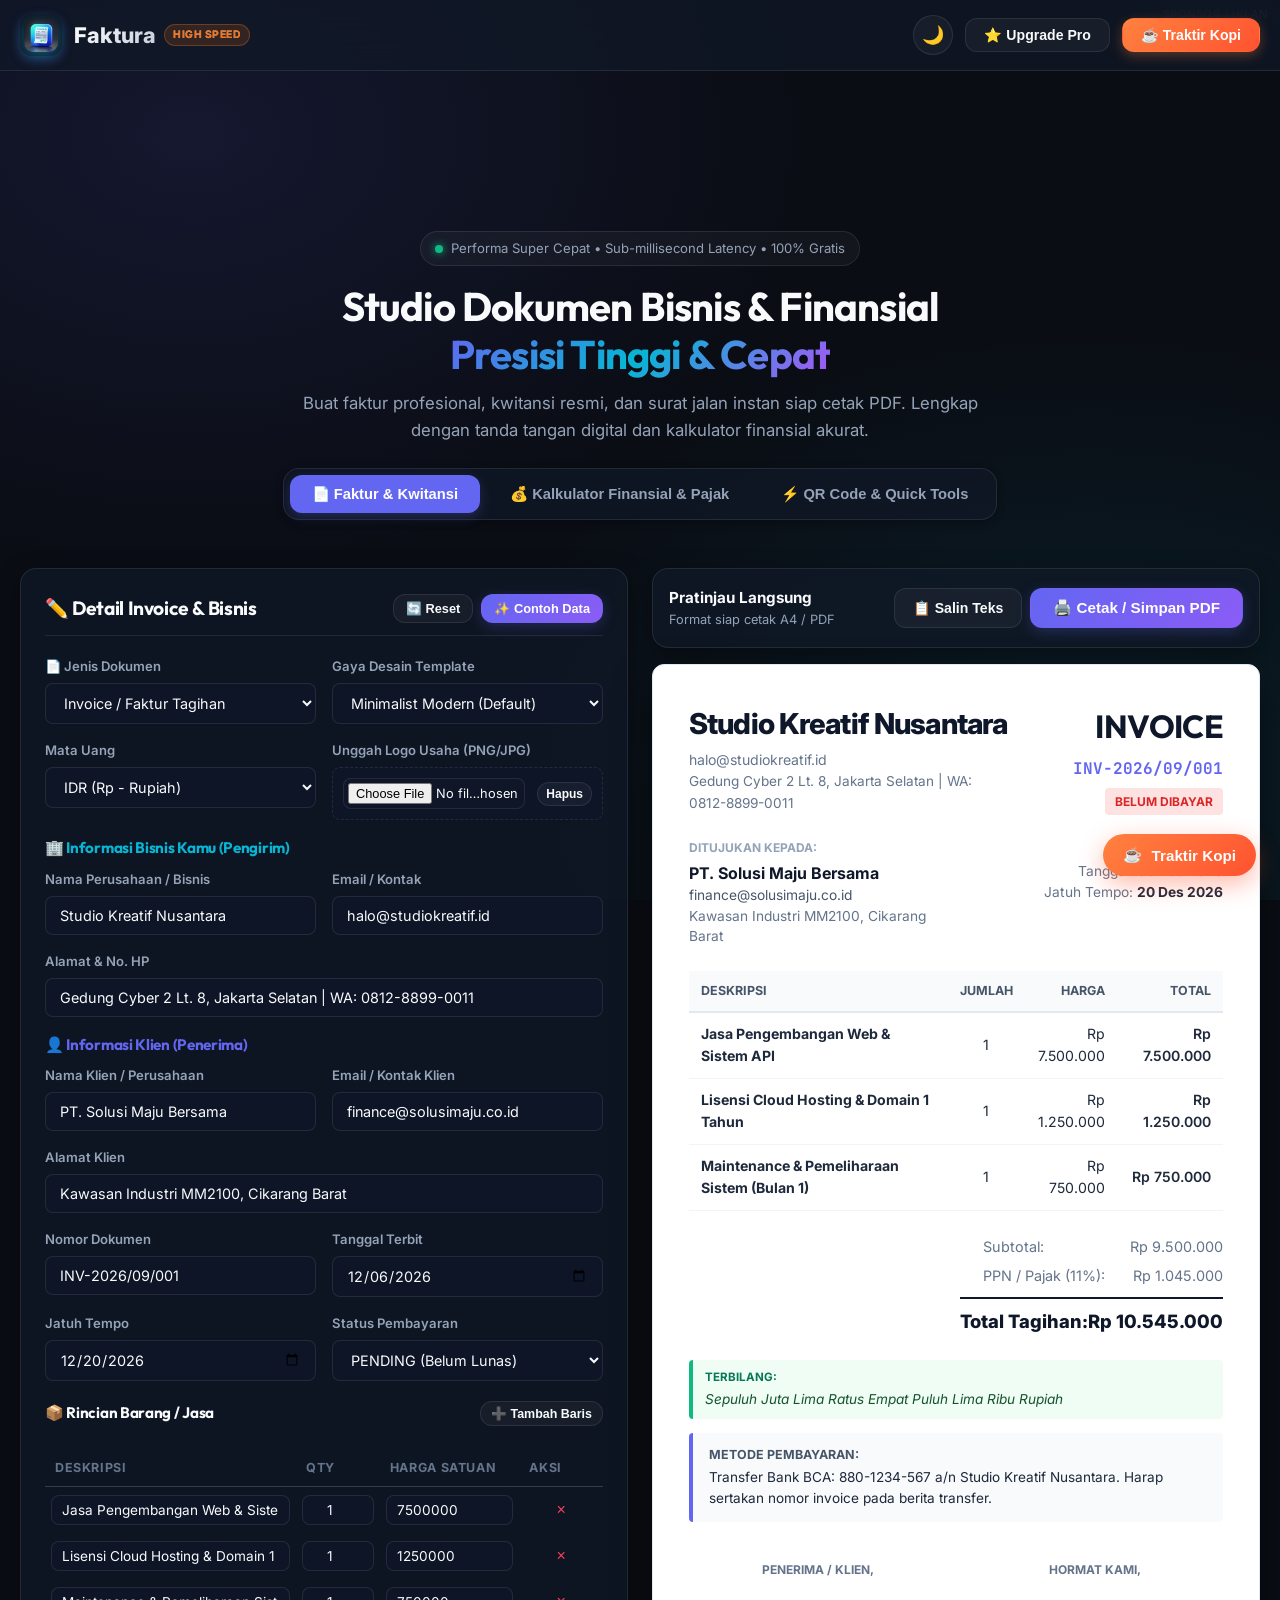
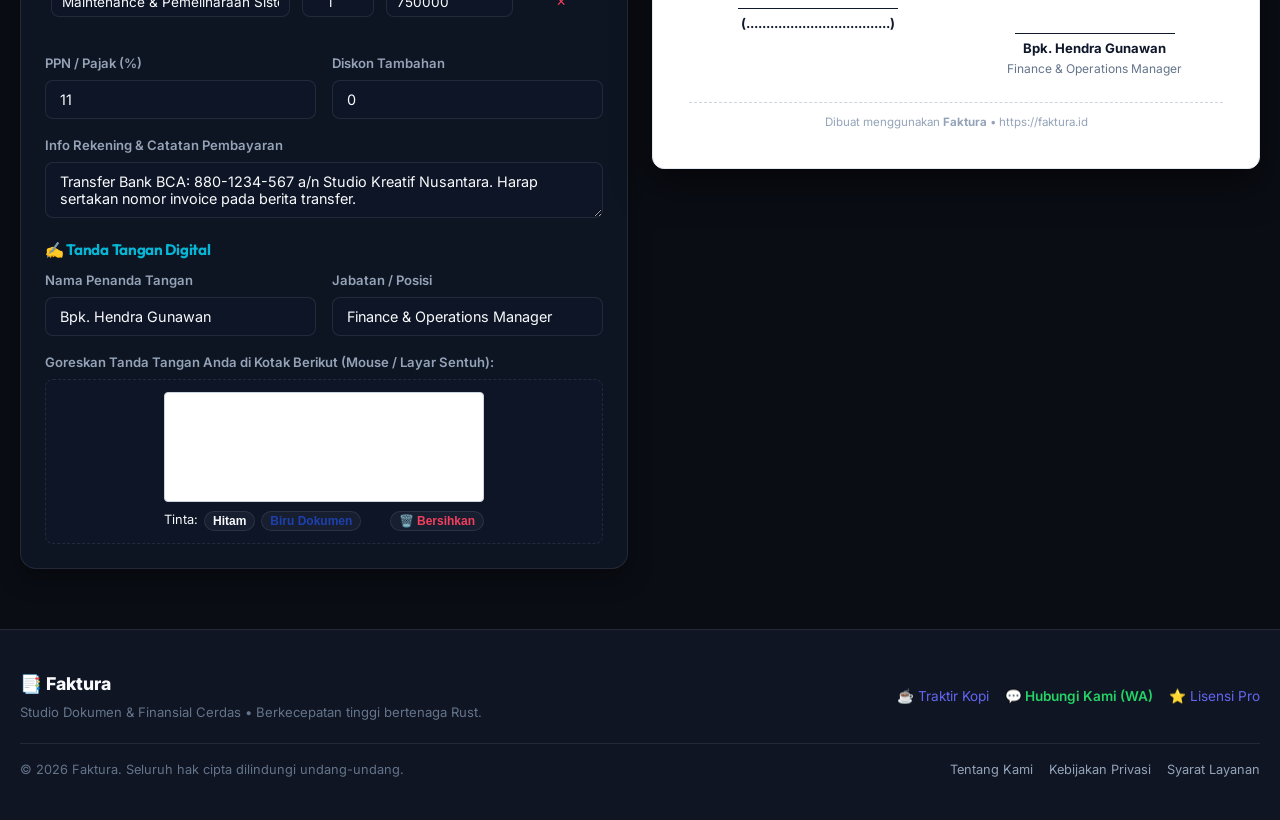
==== commit c5d8ab66: "feat: tambahkan logo 3D Faktura dan favicon browser tab" ====
--- a/index.html
+++ b/index.html
@@ -12,7 +12,14 @@
   <meta property="og:title" content="Faktura - Studio Dokumen Bisnis & Finansial Cerdas">
   <meta property="og:description" content="Buat faktur profesional, kwitansi resmi, dan surat jalan siap cetak PDF dengan kecepatan kilat.">
   <meta property="og:type" content="website">
-  <meta property="og:url" content="https://faktura.id">
+  <meta property="og:url" content="https://rezkyaditya21.github.io/">
+  <meta property="og:image" content="https://rezkyaditya21.github.io/logo.jpg">
+
+  <!-- Favicon Icons -->
+  <link rel="icon" type="image/png" sizes="64x64" href="favicon.png">
+  <link rel="icon" type="image/x-icon" href="favicon.ico">
+  <link rel="icon" type="image/svg+xml" href="favicon.svg">
+  <link rel="apple-touch-icon" href="favicon.png">
 
   <!-- Google Fonts -->
   <link rel="preconnect" href="https://fonts.googleapis.com">
@@ -45,7 +52,9 @@
   <header class="site-header">
     <div class="container nav-wrapper">
       <div class="brand" onclick="switchTab('invoice')">
-        <div class="brand-icon">📑</div>
+        <div class="brand-icon" style="background: transparent; display: flex; align-items: center; justify-content: center; padding: 0;">
+          <img src="favicon.png" alt="Faktura Logo" style="width: 34px; height: 34px; border-radius: 9px; box-shadow: 0 4px 14px rgba(6, 182, 212, 0.4);">
+        </div>
         <div>
           <div class="brand-title">
             Faktura
